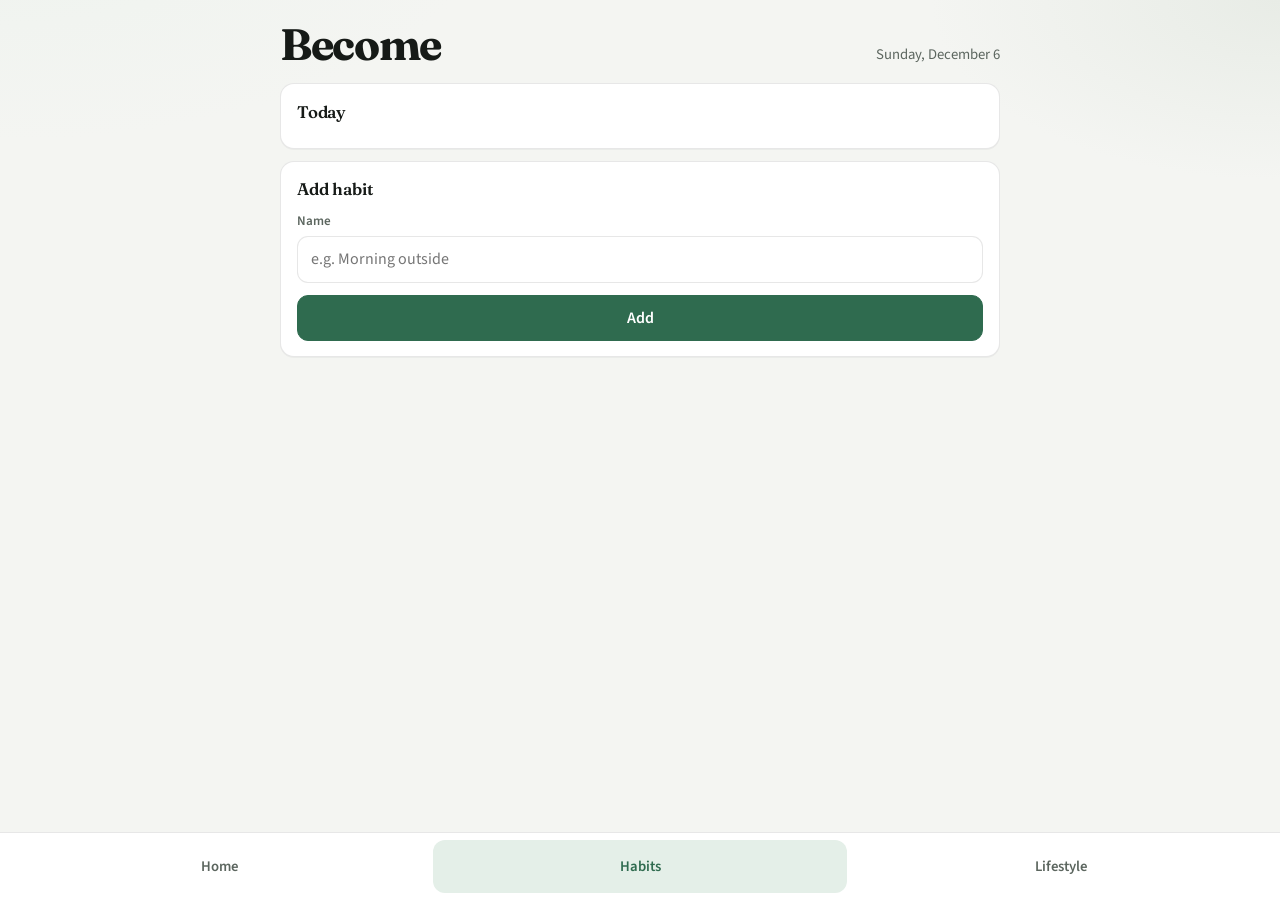
==== habits.html @ b3a299c4 "Add frequent-food quick picks under the Lifestyle food log." ====
<!DOCTYPE html>
<html lang="en">
<head>
  <meta charset="UTF-8" />
  <meta name="viewport" content="width=device-width, initial-scale=1" />
  <meta name="theme-color" content="#2f6b4f" />
  <title>Become — Habits</title>
  <link rel="manifest" href="manifest.webmanifest" />
  <link rel="preconnect" href="https://fonts.googleapis.com" />
  <link rel="preconnect" href="https://fonts.gstatic.com" crossorigin />
  <link href="https://fonts.googleapis.com/css2?family=Fraunces:opsz,wght@9..144,500;9..144,700&family=Source+Sans+3:wght@400;600&display=swap" rel="stylesheet" />
  <link rel="stylesheet" href="styles.css?v=6" />
</head>
<body>
  <div class="app" id="app"></div>
  <p id="storage-error" class="storage-error" hidden></p>
  <script src="js/dates.js"></script>
  <script src="js/storage.js"></script>
  <script src="js/shell.js"></script>
  <script src="js/habits.js"></script>
  <script src="js/habits-page.js"></script>
  <script>
    if ('serviceWorker' in navigator) {
      navigator.serviceWorker.register('sw.js').catch(function () {});
    }
  </script>
</body>
</html>
---- styles.css ----
:root {
  --bg: #f4f5f2;
  --surface: #ffffff;
  --ink: #161a17;
  --muted: #5c665f;
  --accent: #2f6b4f;
  --accent-soft: #e4efe8;
  --border: rgba(22, 26, 23, 0.1);
  --danger: #8a3b2c;
  --font-display: "Fraunces", Georgia, serif;
  --font-body: "Source Sans 3", system-ui, sans-serif;
  --radius: 14px;
  --nav-h: 68px;
  --space: 1rem;
  --shadow: 0 1px 0 rgba(22, 26, 23, 0.04);
  --safe-bottom: env(safe-area-inset-bottom, 0px);
}

*,
*::before,
*::after {
  box-sizing: border-box;
}

html {
  -webkit-text-size-adjust: 100%;
}

body {
  margin: 0;
  min-height: 100dvh;
  font-family: var(--font-body);
  color: var(--ink);
  background:
    radial-gradient(900px 420px at 0% -10%, #eef3ee 0%, transparent 55%),
    radial-gradient(700px 360px at 100% 0%, #e8ece6 0%, transparent 50%),
    var(--bg);
  padding-bottom: calc(var(--nav-h) + var(--safe-bottom) + 1.25rem);
  line-height: 1.45;
}

button,
input,
select,
textarea {
  font: inherit;
  color: inherit;
}

button {
  cursor: pointer;
}

ul {
  margin: 0;
  padding: 0;
  list-style: none;
}

p {
  margin: 0.35rem 0 0;
}

.app {
  width: min(720px, calc(100% - 1.25rem));
  margin: 0 auto;
  padding: 1rem 0 0.5rem;
}

.site-header {
  display: grid;
  grid-template-columns: 1fr auto;
  align-items: end;
  gap: 0.5rem 1rem;
  margin-bottom: 1.1rem;
}

.brand {
  margin: 0;
  font-family: var(--font-display);
  font-size: clamp(2.1rem, 9vw, 2.75rem);
  font-weight: 700;
  letter-spacing: -0.03em;
  line-height: 0.95;
}

.page-date {
  margin: 0;
  color: var(--muted);
  font-size: 0.92rem;
  text-align: right;
  align-self: center;
}

.header-actions {
  display: flex;
  align-items: center;
  gap: 0.45rem;
  justify-content: flex-end;
}

.icon-btn {
  display: grid;
  place-items: center;
  width: 42px;
  height: 42px;
  border: 1px solid var(--border);
  border-radius: 12px;
  background: var(--surface);
  color: var(--ink);
  padding: 0;
}

.icon-btn:hover,
.icon-btn:focus-visible {
  background: var(--accent-soft);
  color: var(--accent);
  outline: none;
}

.tagline {
  margin: 0.35rem 0 0;
  color: var(--muted);
  font-size: 0.98rem;
}

.bottom-nav {
  position: fixed;
  left: 0;
  right: 0;
  bottom: 0;
  min-height: calc(var(--nav-h) + var(--safe-bottom));
  display: grid;
  grid-template-columns: repeat(3, 1fr);
  gap: 0.35rem;
  background: rgba(255, 255, 255, 0.94);
  backdrop-filter: blur(10px);
  border-top: 1px solid var(--border);
  padding: 0.45rem 0.75rem calc(0.45rem + var(--safe-bottom));
  z-index: 30;
}

.bottom-nav a {
  text-align: center;
  text-decoration: none;
  color: var(--muted);
  font-weight: 600;
  font-size: 0.92rem;
  padding: 0.75rem 0.35rem;
  border-radius: 12px;
  min-height: 44px;
  display: grid;
  place-items: center;
}

.bottom-nav a.is-active {
  color: var(--accent);
  background: var(--accent-soft);
}

.storage-error {
  color: var(--danger);
  font-size: 0.9rem;
  margin: 0 0 0.75rem;
  padding: 0.65rem 0.85rem;
  background: #f8ebe8;
  border-radius: var(--radius);
}

/* Layout grids */
.dashboard-grid {
  display: grid;
  grid-template-columns: 1fr 1fr;
  gap: 0.75rem;
}

.dashboard-grid > .panel-span {
  grid-column: 1 / -1;
}

.form-grid {
  display: grid;
  grid-template-columns: 1fr 1fr;
  gap: 0.75rem;
}

.form-grid .field-span {
  grid-column: 1 / -1;
}

.stack {
  display: grid;
  gap: 0.75rem;
}

.panel {
  background: var(--surface);
  border: 1px solid var(--border);
  border-radius: var(--radius);
  padding: 0.95rem 1rem;
  box-shadow: var(--shadow);
  min-width: 0;
}

.panel h2 {
  margin: 0 0 0.45rem;
  font-family: var(--font-display);
  font-size: 1.05rem;
  font-weight: 600;
  letter-spacing: -0.01em;
}

.panel .metric {
  font-family: var(--font-display);
  font-size: clamp(1.35rem, 5.5vw, 1.7rem);
  font-weight: 700;
  letter-spacing: -0.02em;
  line-height: 1.15;
  margin: 0.15rem 0 0.35rem;
}

.panel .meta {
  color: var(--muted);
  font-size: 0.9rem;
  margin: 0;
}

.section {
  margin: 0;
}

.section > h2 {
  margin: 0 0 0.55rem;
  font-family: var(--font-display);
  font-size: 1.15rem;
  font-weight: 600;
}

.btn {
  display: inline-flex;
  align-items: center;
  justify-content: center;
  border: 1px solid var(--border);
  background: var(--surface);
  border-radius: 11px;
  padding: 0.65rem 0.95rem;
  font-weight: 600;
  min-height: 44px;
}

.btn-primary {
  background: var(--accent);
  border-color: var(--accent);
  color: #fff;
}

.btn-row {
  display: flex;
  flex-wrap: wrap;
  gap: 0.5rem;
  margin-top: 0.65rem;
}

.field {
  display: flex;
  flex-direction: column;
  gap: 0.3rem;
  margin-bottom: 0;
  min-width: 0;
}

.field label {
  font-size: 0.82rem;
  color: var(--muted);
  font-weight: 600;
}

.field input,
.field select,
.field textarea {
  border: 1px solid var(--border);
  border-radius: 11px;
  padding: 0.7rem 0.8rem;
  background: var(--surface);
  width: 100%;
  min-height: 44px;
}

.field textarea {
  min-height: 6rem;
  resize: vertical;
}

.progress {
  height: 9px;
  background: var(--accent-soft);
  border-radius: 999px;
  overflow: hidden;
  margin-top: 0.45rem;
}

.progress-fill {
  height: 100%;
  background: var(--accent);
  width: 0%;
}

/* Habits */
.habit-list {
  display: grid;
  gap: 0.55rem;
}

.habit-list li {
  display: grid;
  grid-template-columns: 1fr auto;
  gap: 0.45rem 0.55rem;
  align-items: center;
  padding: 0.7rem 0.8rem;
  border: 1px solid var(--border);
  border-radius: 12px;
  background: var(--bg);
}

.habit-list label {
  display: grid;
  grid-template-columns: auto 1fr;
  gap: 0.55rem 0.65rem;
  align-items: start;
  cursor: pointer;
}

.habit-list input[type="checkbox"] {
  width: 1.2rem;
  height: 1.2rem;
  margin-top: 0.15rem;
  accent-color: var(--accent);
}

.habit-list .habit-copy {
  display: grid;
  gap: 0.1rem;
}

.habit-list .habit-actions {
  display: flex;
  flex-wrap: wrap;
  gap: 0.35rem;
  justify-content: flex-end;
}

.habit-list .habit-actions .btn {
  padding: 0.4rem 0.65rem;
  min-height: 36px;
  font-size: 0.85rem;
}

/* Onboarding */
.onboarding-shell {
  display: grid;
  gap: 1rem;
}

.onboarding-shell .brand {
  margin-bottom: 0.15rem;
}

.onboarding .panel {
  padding: 1.1rem;
}

.onboarding .btn-primary {
  width: 100%;
  margin-top: 0.35rem;
}

/* Lifestyle long form */
.lifestyle-grid {
  display: grid;
  gap: 0.85rem;
  grid-template-columns: 1fr;
}

.log-list {
  display: grid;
  gap: 0.4rem;
  margin-top: 0.55rem;
}

.log-list li {
  display: grid;
  grid-template-columns: 1fr auto;
  gap: 0.5rem;
  align-items: center;
  padding: 0.55rem 0.65rem;
  border-radius: 10px;
  background: var(--bg);
  border: 1px solid var(--border);
  font-size: 0.94rem;
}

.calendar-toolbar {
  display: flex;
  align-items: center;
  justify-content: space-between;
  gap: 0.75rem;
  margin-bottom: 0.75rem;
}

.month-nav {
  display: grid;
  grid-template-columns: auto 1fr auto;
  align-items: center;
  gap: 0.5rem;
  width: 100%;
}

.month-label {
  margin: 0;
  font-weight: 600;
  text-align: center;
}

.calendar-weekdays,
.calendar-grid {
  display: grid;
  grid-template-columns: repeat(7, 1fr);
  gap: 0.3rem;
}

.calendar-weekdays span {
  text-align: center;
  font-size: 0.72rem;
  color: var(--muted);
  font-weight: 600;
}

.day-cell {
  aspect-ratio: 1;
  border: 1px solid var(--border);
  border-radius: 10px;
  background: var(--surface);
  display: grid;
  place-items: center;
  font-size: 0.82rem;
  padding: 0.15rem;
  min-height: 0;
}

.day-cell.is-selected {
  outline: 2px solid var(--accent);
  outline-offset: 1px;
}

.day-cell.has-log {
  background: var(--accent-soft);
}

.day-cell.has-weight:not(.has-log) {
  background: #f0f3f0;
}

.day-cell.has-weight.has-log {
  box-shadow: inset 0 0 0 1px rgba(47, 107, 79, 0.25);
}

.day-detail {
  margin-top: 0.85rem;
  padding-top: 0.75rem;
  border-top: 1px solid var(--border);
}

.day-detail-title {
  margin: 0 0 0.65rem;
  font-family: var(--font-display);
  font-size: 1.05rem;
  font-weight: 600;
}

.day-detail-grid {
  display: grid;
  grid-template-columns: 1fr 1fr;
  gap: 0.75rem;
}

.day-detail-grid .metric {
  font-size: 1.45rem;
}

.day-cell.is-fast {
  border-color: var(--accent);
}

.day-cell.is-event {
  box-shadow: inset 0 -3px 0 var(--accent);
}

.day-cell.is-empty {
  visibility: hidden;
}

.food-quick {
  margin-top: 0.9rem;
}

.food-quick-list {
  display: grid;
  grid-template-columns: 1fr 1fr;
  gap: 0.45rem;
  margin-top: 0.4rem;
}

.food-quick-chip {
  display: grid;
  gap: 0.1rem;
  text-align: left;
  border: 1px solid var(--border);
  background: var(--bg);
  border-radius: 12px;
  padding: 0.65rem 0.75rem;
  min-height: 52px;
}

.food-quick-chip:active,
.food-quick-chip:focus-visible {
  border-color: var(--accent);
  background: var(--accent-soft);
  outline: none;
}

.food-quick-name {
  font-weight: 600;
  font-size: 0.92rem;
  line-height: 1.2;
}

.food-quick-meta {
  color: var(--muted);
  font-size: 0.8rem;
}

@media (min-width: 520px) {
  .food-quick-list {
    grid-template-columns: repeat(3, 1fr);
  }
}

/* Lifestyle day dashboard + tools */
.day-dash-top {
  display: grid;
  grid-template-columns: 1.2fr 1fr;
  gap: 0.75rem;
  align-items: end;
}

.day-dash-label {
  margin: 0;
  font-size: 0.82rem;
  font-weight: 600;
  color: var(--muted);
  text-transform: uppercase;
  letter-spacing: 0.04em;
}

.day-dash-side {
  text-align: right;
}

.day-dash-remain {
  margin: 0;
  font-family: var(--font-display);
  font-size: 1.25rem;
  font-weight: 700;
  color: var(--accent);
}

.day-dash-remain.is-over {
  color: var(--danger);
}

.log-toggle {
  width: 100%;
  margin-top: 0.75rem;
  display: flex;
  justify-content: space-between;
  align-items: center;
  border: 0;
  background: transparent;
  color: var(--muted);
  font-weight: 600;
  font-size: 0.9rem;
  padding: 0.45rem 0 0;
  min-height: 40px;
}

.tool-bar {
  grid-column: 1 / -1;
  display: grid;
  grid-template-columns: 1fr auto;
  gap: 0.5rem;
  align-items: start;
}

.tool-chips {
  display: flex;
  flex-wrap: nowrap;
  gap: 0.4rem;
  overflow-x: auto;
  -webkit-overflow-scrolling: touch;
  padding-bottom: 0.15rem;
  scrollbar-width: none;
}

.tool-chips::-webkit-scrollbar {
  display: none;
}

.tool-chip {
  flex: 0 0 auto;
  border: 1px solid var(--border);
  background: var(--surface);
  border-radius: 999px;
  padding: 0.55rem 0.9rem;
  font-weight: 600;
  font-size: 0.9rem;
  min-height: 40px;
  color: var(--muted);
}

.tool-chip.is-active {
  background: var(--accent);
  border-color: var(--accent);
  color: #fff;
}

.tool-more {
  position: relative;
}

.tool-more summary {
  list-style: none;
  border: 1px solid var(--border);
  background: var(--surface);
  border-radius: 999px;
  padding: 0.55rem 0.85rem;
  font-weight: 600;
  font-size: 0.9rem;
  min-height: 40px;
  display: grid;
  place-items: center;
  cursor: pointer;
  color: var(--muted);
}

.tool-more summary::-webkit-details-marker {
  display: none;
}

.tool-more-menu {
  position: absolute;
  right: 0;
  top: calc(100% + 0.35rem);
  z-index: 25;
  display: grid;
  gap: 0.35rem;
  min-width: 9rem;
  padding: 0.5rem;
  background: var(--surface);
  border: 1px solid var(--border);
  border-radius: 12px;
  box-shadow: 0 8px 24px rgba(22, 26, 23, 0.08);
}

.tool-more-menu .tool-chip {
  width: 100%;
  border-radius: 10px;
}

.simple-list {
  display: grid;
  gap: 0.4rem;
  margin-top: 0.65rem;
}

.simple-list li {
  display: flex;
  justify-content: space-between;
  align-items: center;
  gap: 0.5rem;
  padding: 0.55rem 0.65rem;
  border-radius: 10px;
  background: var(--bg);
  border: 1px solid var(--border);
  font-size: 0.92rem;
}

.check-row {
  display: flex;
  align-items: center;
  gap: 0.5rem;
  margin-top: 0.75rem;
  color: var(--muted);
  font-weight: 600;
}

.settings-sheet {
  position: fixed;
  inset: 0;
  z-index: 40;
  background: rgba(22, 26, 23, 0.35);
  display: grid;
  align-items: end;
  padding: 0;
}

.settings-sheet-inner {
  background: var(--bg);
  border-radius: 18px 18px 0 0;
  max-height: min(88dvh, 720px);
  overflow: auto;
  padding: 1rem 1rem calc(1.25rem + var(--safe-bottom));
  display: grid;
  gap: 0.75rem;
}

.settings-sheet-head {
  display: flex;
  justify-content: space-between;
  align-items: center;
}

.settings-sheet-head h2 {
  margin: 0;
  font-family: var(--font-display);
  font-size: 1.35rem;
}

@media (min-width: 640px) {
  .settings-sheet {
    align-items: center;
    justify-items: center;
    padding: 1.5rem;
  }

  .settings-sheet-inner {
    width: min(480px, 100%);
    border-radius: 18px;
    max-height: min(80dvh, 720px);
  }
}

@media (max-width: 420px) {
  .dashboard-grid {
    grid-template-columns: 1fr 1fr;
    gap: 0.65rem;
  }

  .form-grid {
    grid-template-columns: 1fr;
  }

  .habit-list li {
    grid-template-columns: 1fr;
  }

  .habit-list .habit-actions {
    justify-content: flex-start;
  }
}

@media (min-width: 640px) {
  .app {
    padding-top: 1.5rem;
  }

  .dashboard-grid {
    gap: 0.9rem;
  }

  .lifestyle-grid {
    grid-template-columns: 1fr 1fr;
  }

  .lifestyle-grid > .panel-span {
    grid-column: 1 / -1;
  }
}

@media (prefers-reduced-motion: reduce) {
  *,
  *::before,
  *::after {
    animation: none !important;
    transition: none !important;
  }
}
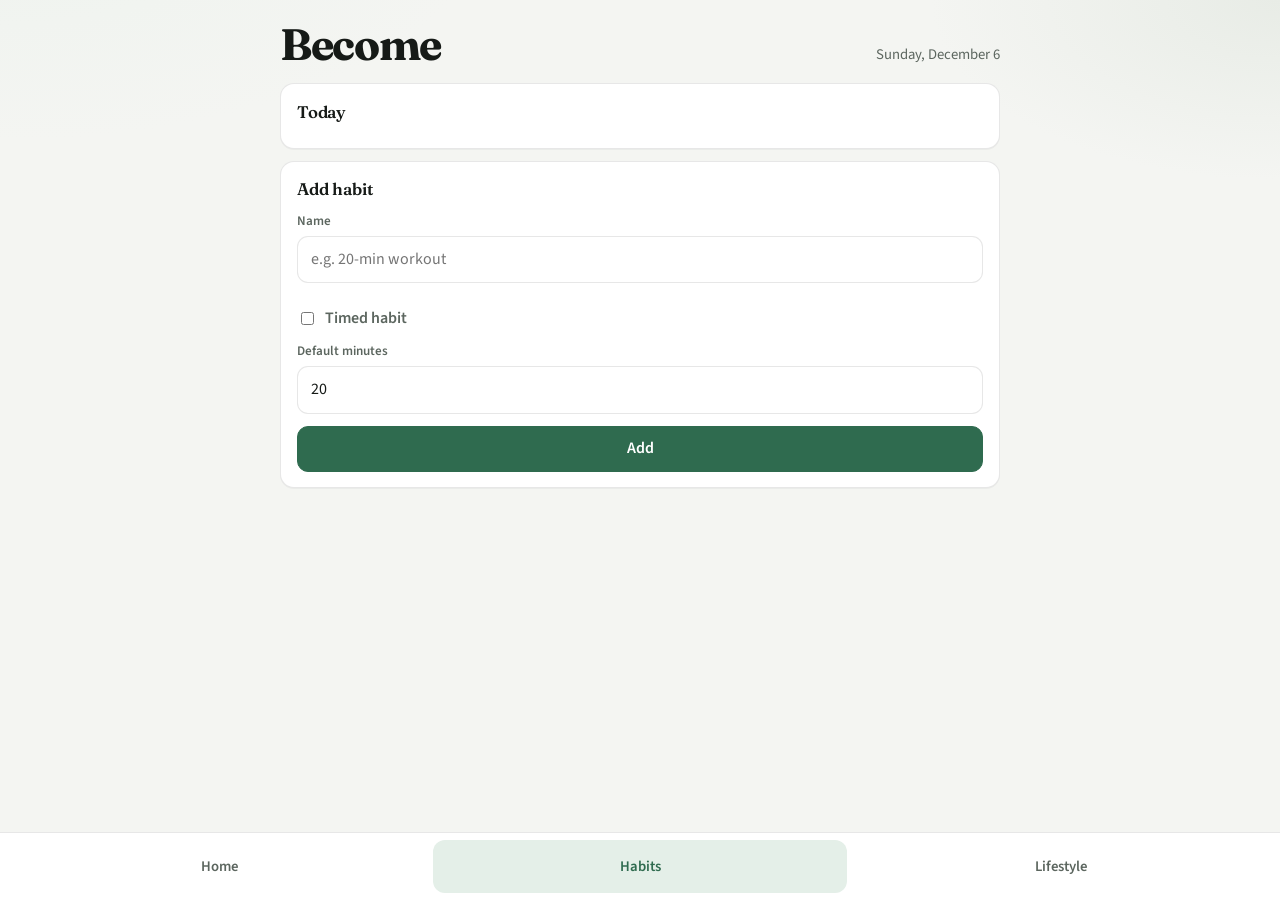
==== commit 361acf99: "Add food-log editing sheet and timed habit countdown timers. Edit today’s log entries via bottom she" ====
--- a/habits.html
+++ b/habits.html
@@ -9,7 +9,7 @@
   <link rel="preconnect" href="https://fonts.googleapis.com" />
   <link rel="preconnect" href="https://fonts.gstatic.com" crossorigin />
   <link href="https://fonts.googleapis.com/css2?family=Fraunces:opsz,wght@9..144,500;9..144,700&family=Source+Sans+3:wght@400;600&display=swap" rel="stylesheet" />
-  <link rel="stylesheet" href="styles.css?v=6" />
+  <link rel="stylesheet" href="styles.css?v=7" />
 </head>
 <body>
   <div class="app" id="app"></div>
--- a/styles.css
+++ b/styles.css
@@ -545,6 +545,87 @@
   }
 }
 
+.btn-danger {
+  background: transparent;
+  border-color: var(--danger);
+  color: var(--danger);
+}
+
+.log-row {
+  display: grid;
+  grid-template-columns: 1fr auto;
+  gap: 0.45rem;
+  align-items: center;
+  padding: 0;
+  border: 1px solid var(--border);
+  border-radius: 10px;
+  background: var(--bg);
+  overflow: hidden;
+}
+
+.log-row-main {
+  display: grid;
+  gap: 0.1rem;
+  text-align: left;
+  border: 0;
+  background: transparent;
+  padding: 0.65rem 0.75rem;
+  min-height: 48px;
+}
+
+.log-row .btn {
+  margin-right: 0.45rem;
+  min-height: 36px;
+  padding: 0.35rem 0.6rem;
+  font-size: 0.85rem;
+}
+
+.habit-item {
+  display: grid;
+  gap: 0.55rem;
+  padding: 0.7rem 0.8rem;
+  border: 1px solid var(--border);
+  border-radius: 12px;
+  background: var(--bg);
+}
+
+.habit-item-top {
+  display: grid;
+  grid-template-columns: 1fr auto;
+  gap: 0.45rem;
+  align-items: start;
+}
+
+.habit-list > .habit-item {
+  padding: 0.7rem 0.8rem;
+  border: 1px solid var(--border);
+  background: var(--bg);
+}
+
+.habit-list > li:not(.habit-item) {
+  /* legacy rows */
+}
+
+.habit-timer {
+  padding-top: 0.15rem;
+}
+
+.habit-timer-display {
+  margin: 0 0 0.35rem;
+  font-family: var(--font-display);
+  font-size: 1.75rem;
+  font-weight: 700;
+  letter-spacing: -0.02em;
+  color: var(--accent);
+}
+
+.passage {
+  font-family: var(--font-display);
+  font-size: 1.05rem;
+  line-height: 1.4;
+  margin: 0.25rem 0 0;
+}
+
 /* Lifestyle day dashboard + tools */
 .day-dash-top {
   display: grid;
